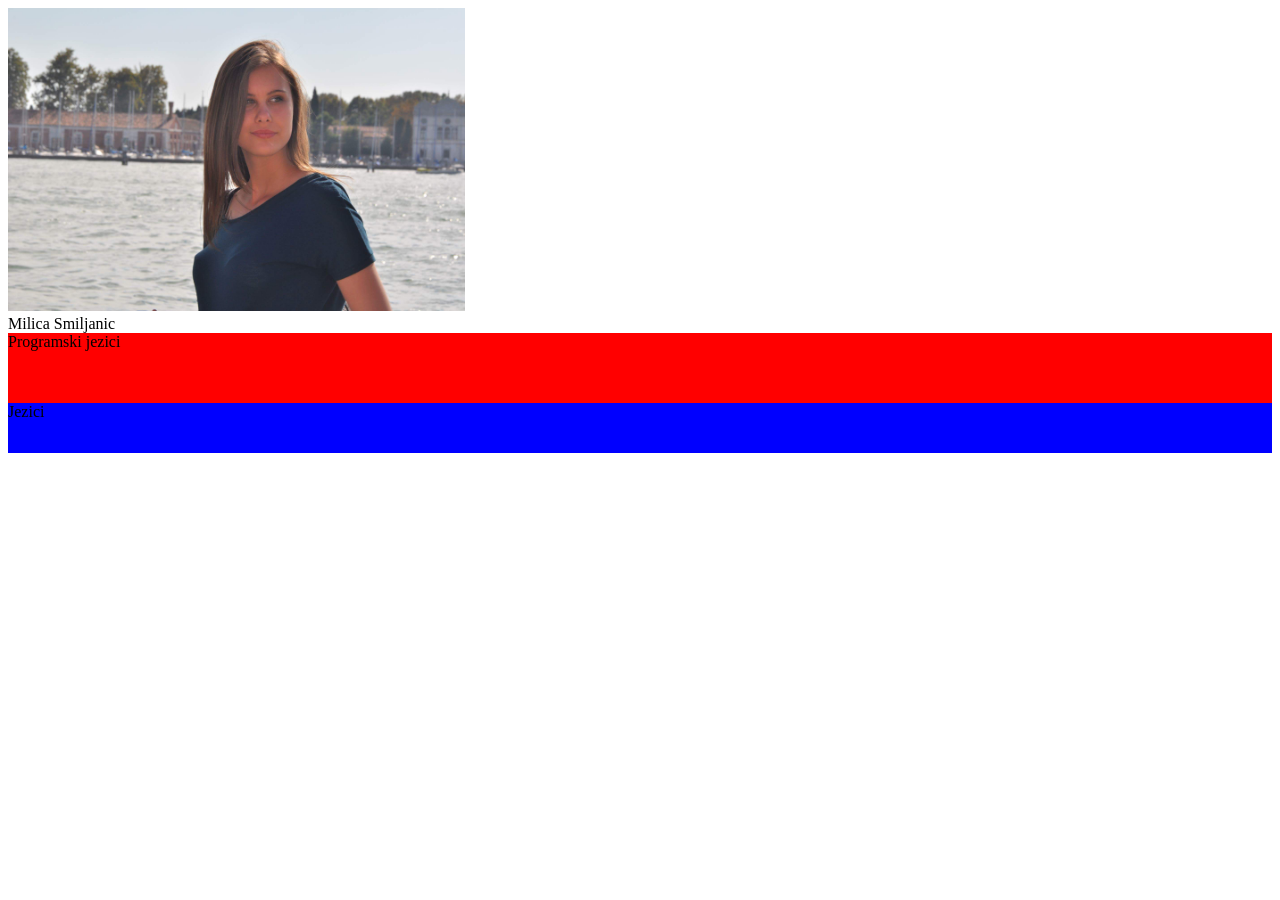
==== boot.html @ f1baf9cb "Rename CV_boot.html to boot.html" ====
<!DOCTYPE html>
<html>
    <head>
        <title> Moj CV </title>
        <meta charset="utf-8">
        <meta name="viewport" content="width=device-width, initial-scale=1">

        <script src="https://ajax.googleapis.com/ajax/libs/jquery/3.3.1/jquery.min.js"></script>
        <script src="https://cdnjs.cloudflare.com/ajax/libs/popper.js/1.14.7/umd/popper.min.js"></script>
        <script src="https://maxcdn.bootstrapcdn.com/bootstrap/4.3.1/js/bootstrap.min.js"></script>

    </head>

    <body>
        <div class="container-fluid">
        
    <!--leva strana-->   
    <div class="col">
        
        <!--slika sa imenom-->
            <div class="slika_sa_imenom">
                    <img src="slika.jpeg" style="width: 457px" alt="Moja slika">
                    <div class="ime">Milica Smiljanic</div> 
            </div>
        <div class="row" style="background-color:red; height:70px;"> Programski jezici </div>
        <div class="row" style="background-color:blue; height:50px"> Jezici </div>
         

    <!--zatvaranje leve strane-->
    </div>        




    <!--desna strana-->
        <div class="row">

    <!-- zatvaranje desne strane-->
        </div>
           




        <!--zavrsava se glavni div-->
        </div>
    </body>
</html>
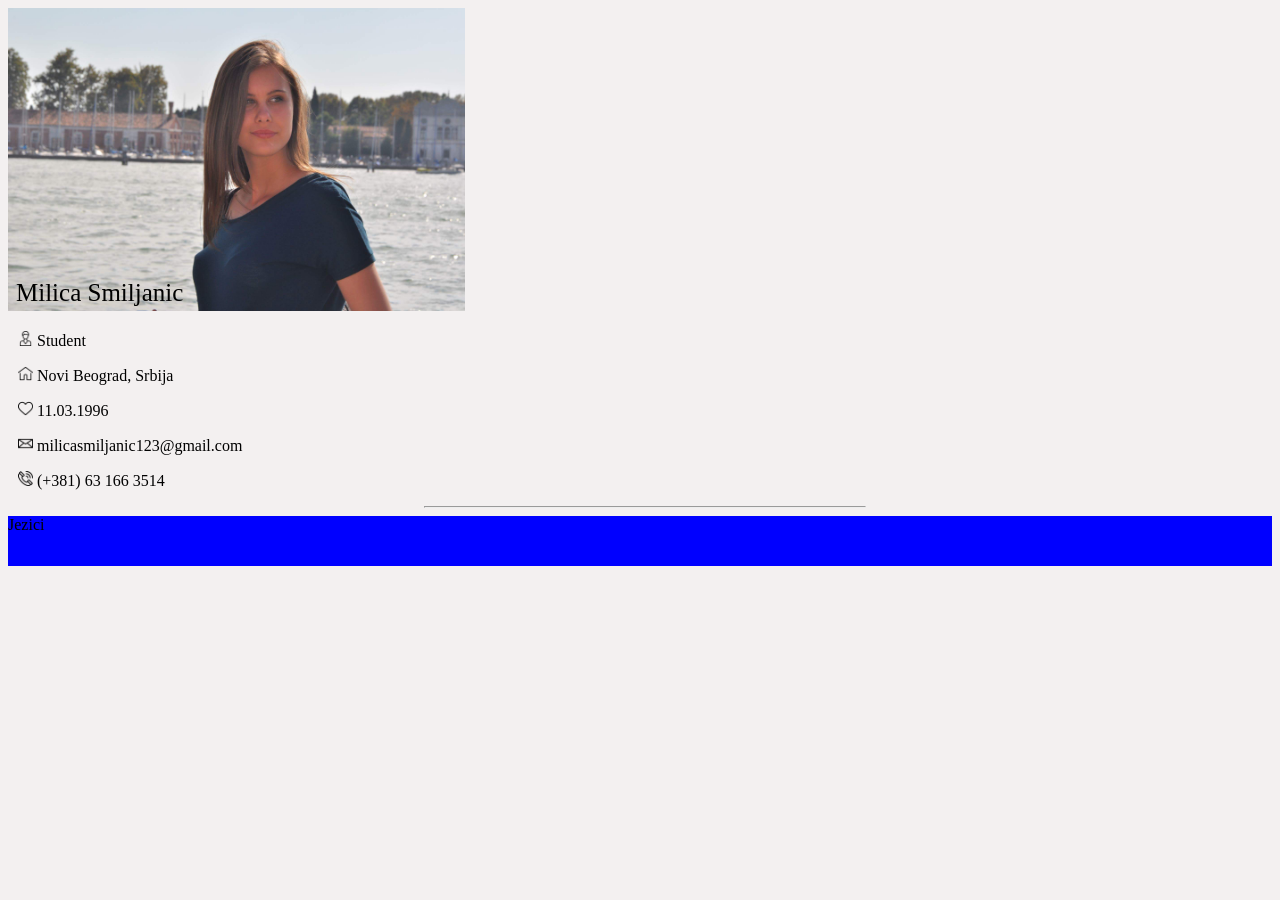
==== commit 8761650d: "Update boot.html" ====
--- a/boot.html
+++ b/boot.html
@@ -8,6 +8,8 @@
         <script src="https://ajax.googleapis.com/ajax/libs/jquery/3.3.1/jquery.min.js"></script>
         <script src="https://cdnjs.cloudflare.com/ajax/libs/popper.js/1.14.7/umd/popper.min.js"></script>
         <script src="https://maxcdn.bootstrapcdn.com/bootstrap/4.3.1/js/bootstrap.min.js"></script>
+
+        <link rel="stylesheet" href="izgled.css">
 
     </head>
 
@@ -22,7 +24,17 @@
                     <img src="slika.jpeg" style="width: 457px" alt="Moja slika">
                     <div class="ime">Milica Smiljanic</div> 
             </div>
-        <div class="row" style="background-color:red; height:70px;"> Programski jezici </div>
+
+
+
+            <div class="osnovne_informacije">
+                    <p class="zanimanje"><img src="user.png" width="15px" height="15px;"> Student</p>
+                    <p class="mesto"><img src="home.png" width="15px" height="15px;"> Novi Beograd, Srbija</p>
+                    <p class="datum_rodjenja"><img src="heart.png" width="15px" height="15px;"> 11.03.1996</p>
+                    <p class="email"><img src="email.png" width="15px" height="15px;"> milicasmiljanic123@gmail.com</p>
+                    <p class="broj_telefona"> <img src="call.png" width="15px" height="15px;"> (+381) 63 166 3514</p>
+                   <hr style="color:rgba(247, 243, 238, 0.979); width:440px;">
+                </div>
         <div class="row" style="background-color:blue; height:50px"> Jezici </div>
          
 
--- a/izgled.css
+++ b/izgled.css
@@ -0,0 +1,145 @@
+
+body{
+   background-color: #f3f0f0;
+}
+
+div.glavni_div{
+   margin:15px;
+}
+
+div.leva_strana{
+   text-align: left;
+   color:rgb(128, 127, 127);
+   float:left;
+   width:35%;
+   
+   background-color: white;
+   box-shadow: 5px 5px 5px 5px #888888;
+   
+   margin-bottom: 20px;
+}
+
+div.osnovne_informacije{
+   padding-left:10px;
+}
+    
+div.desna_strana{
+            
+   float:left;
+   width: 62%;
+   margin-left:30px;
+   
+   background-color: white;
+   box-shadow: 5px 5px 5px 5px #888888;
+}
+
+div.poslovna_iskustva{
+   top:15px;
+}
+
+
+
+div.footer{
+   clear:both;
+   height:100px;
+   background:black;
+   color:white;
+   font-size:13px;
+   text-align:center;
+   margin-top:80px; 
+}
+
+div.slika_sa_imenom{
+   position: relative;
+   display: block;
+   margin: 0;
+   padding: 0;
+   width:auto;
+}
+
+
+div.ime{
+   position: absolute;
+   bottom: 8px;
+   left: 8px;
+   color:black;
+   font-size:25px;
+}
+
+    
+div.p_procenat{
+   background-color: rgb(111, 180, 245);
+   text-align: center;
+   border-radius:10px;      
+   color:white;      
+}
+
+div.j_procenat{
+   background-color: rgb(111, 180, 245);
+   text-align: center; 
+   border-radius:10px;
+   color:white;            
+}
+
+div.programski_jezici{
+   padding-left: 10px;
+}
+
+div.jezici{
+   padding-left: 10px;
+}
+
+div.posao{
+   padding-left: 35px;
+}
+         
+.obrazovanje1{
+   padding-left: 35px;
+   font-size:18px;
+   color:grey;
+   font-family: "Palatino Linotype";
+
+}
+
+.fakultet{
+   font-size:18px;
+   color:grey;
+   font-family: "Palatino Linotype";
+}
+
+
+.naslov_desno{
+   color:grey;
+   font-size: 25px;
+   font-family: "Palatino Linotype";
+   padding-left:6px;
+}
+
+
+.naslov_posla{
+   color:grey;
+   font-size: 18px;
+   font-family: "Palatino Linotype";
+}
+
+
+.vreme_rada{
+   color:grey;
+   font-size: 15px;
+   font-family: "Palatino Linotype";
+   padding-left:8px;
+}
+
+span{
+   background-color: rgb(111, 180, 245);
+   border-radius: 7px;
+   color:white;
+   padding: 4px;
+             
+}
+
+.opis_posla{
+   padding-left:12px;
+}
+
+    
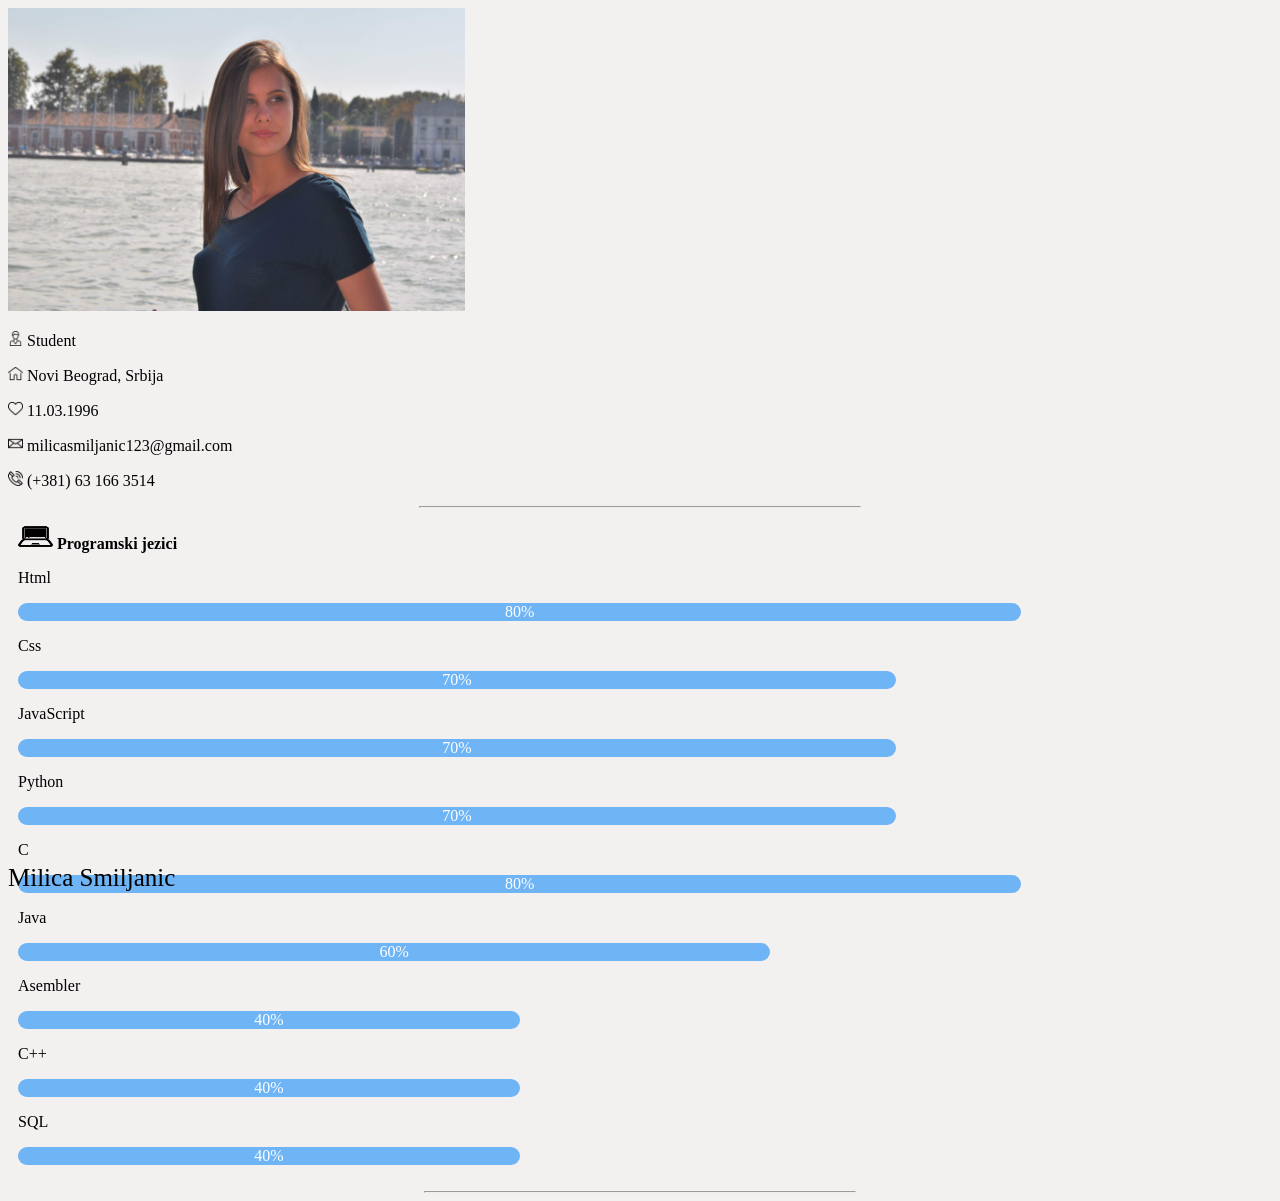
==== commit eb4bff65: "Update boot.html" ====
--- a/boot.html
+++ b/boot.html
@@ -14,20 +14,20 @@
     </head>
 
     <body>
-        <div class="container-fluid">
+        <div class="container-fluid" id="glavni_div">
         
     <!--leva strana-->   
-    <div class="col">
+    <div class="col" id="leva_strana">
         
         <!--slika sa imenom-->
-            <div class="slika_sa_imenom">
+            <div id="slika_sa_imenom">
                     <img src="slika.jpeg" style="width: 457px" alt="Moja slika">
                     <div class="ime">Milica Smiljanic</div> 
             </div>
 
 
 
-            <div class="osnovne_informacije">
+            <div class=" " id="osnovne_informacije" >
                     <p class="zanimanje"><img src="user.png" width="15px" height="15px;"> Student</p>
                     <p class="mesto"><img src="home.png" width="15px" height="15px;"> Novi Beograd, Srbija</p>
                     <p class="datum_rodjenja"><img src="heart.png" width="15px" height="15px;"> 11.03.1996</p>
@@ -35,7 +35,59 @@
                     <p class="broj_telefona"> <img src="call.png" width="15px" height="15px;"> (+381) 63 166 3514</p>
                    <hr style="color:rgba(247, 243, 238, 0.979); width:440px;">
                 </div>
-        <div class="row" style="background-color:blue; height:50px"> Jezici </div>
+         <!--Programski jezici-->
+         <div class="programski_jezici">
+                <p class="programski_jezici"><img src="laptop.png" width="35px" height="25px;"><b> Programski jezici</b></p>
+    
+                <p>Html</p>
+                <div class="p_jezik">
+                  <div class="p_procenat" style="width:80%">80%</div>
+                </div>
+    
+                <p>Css</p>
+                <div class="p_jezik">
+                  <div class="p_procenat" style="width:70%">70%</div>
+                </div>
+    
+                <p>JavaScript</p>
+                <div class="p_jezik">
+                  <div class="p_procenat" style="width:70%">70%</div>
+                </div>
+    
+                <p>Python</p>
+                <div class="p_jezik">
+                  <div class="p_procenat" style="width:70%">70%</div>
+                </div>
+    
+                <p>C</p>
+                <div class="p_jezik">
+                  <div class="p_procenat" style="width:80%">80%</div>
+                </div>
+    
+                <p>Java</p>
+                <div class="p_jezik">
+                  <div class="p_procenat" style="width:60%">60%</div>
+                </div>
+    
+                <p>Asembler</p>
+                <div class="p_jezik">
+                  <div class="p_procenat" style="width:40%">40%</div>
+                </div>
+    
+                <p>C++</p>
+                <div class="p_jezik">
+                  <div class="p_procenat" style="width:40%">40%</div>
+                </div>
+    
+                <p>SQL</p>
+                <div class="p_jezik">
+                  <div class="p_procenat" style="width:40%">40%</div>
+                </div>
+              </div>
+    
+                <br>
+               <!-- <hr style="color:grey"> -->
+               <hr style="color:rgba(247, 243, 238, 0.979); width:430px; padding-left:0px;">
          
 
     <!--zatvaranje leve strane-->
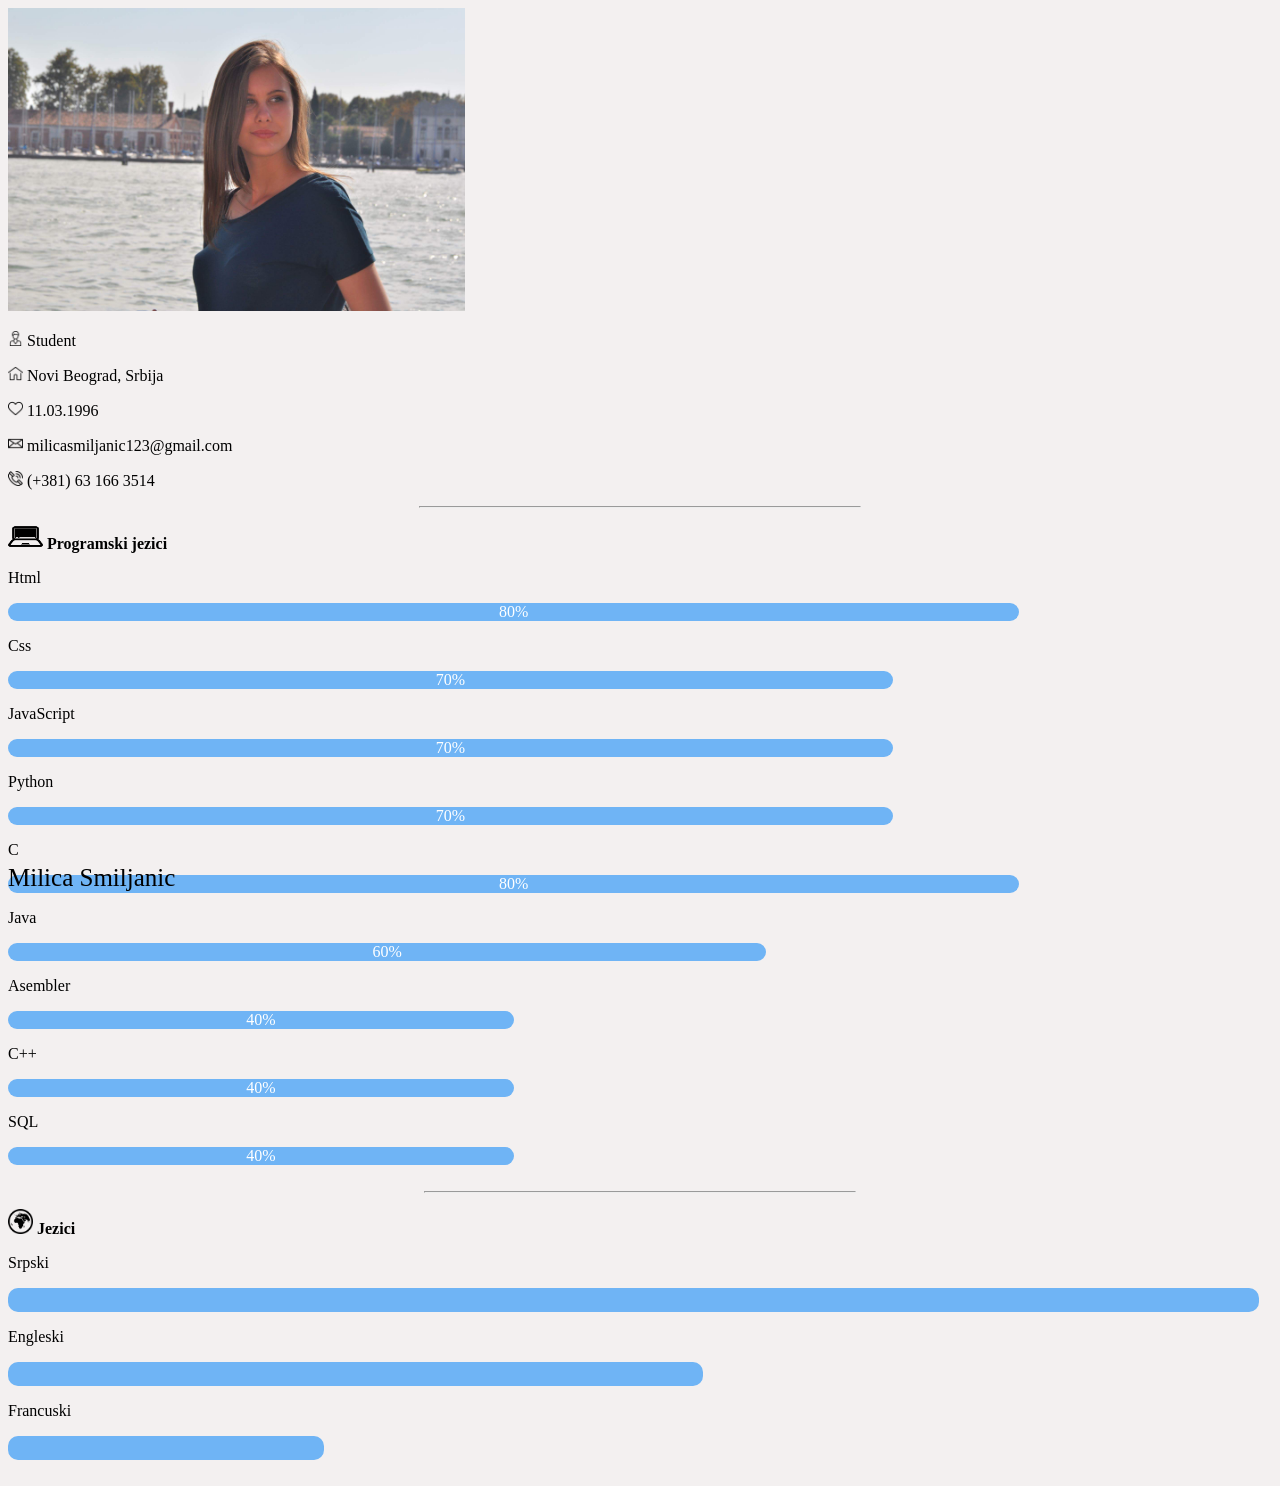
==== commit 8ac926b8: "Update boot.html" ====
--- a/boot.html
+++ b/boot.html
@@ -15,11 +15,10 @@
 
     <body>
         <div class="container-fluid" id="glavni_div">
+            <!--leva strana-->   
+            <div class="col" id="leva_strana">
         
-    <!--leva strana-->   
-    <div class="col" id="leva_strana">
-        
-        <!--slika sa imenom-->
+            <!--slika sa imenom-->
             <div id="slika_sa_imenom">
                     <img src="slika.jpeg" style="width: 457px" alt="Moja slika">
                     <div class="ime">Milica Smiljanic</div> 
@@ -27,7 +26,7 @@
 
 
 
-            <div class=" " id="osnovne_informacije" >
+            <div class="col" id="osnovne_informacije" >
                     <p class="zanimanje"><img src="user.png" width="15px" height="15px;"> Student</p>
                     <p class="mesto"><img src="home.png" width="15px" height="15px;"> Novi Beograd, Srbija</p>
                     <p class="datum_rodjenja"><img src="heart.png" width="15px" height="15px;"> 11.03.1996</p>
@@ -35,8 +34,9 @@
                     <p class="broj_telefona"> <img src="call.png" width="15px" height="15px;"> (+381) 63 166 3514</p>
                    <hr style="color:rgba(247, 243, 238, 0.979); width:440px;">
                 </div>
+
          <!--Programski jezici-->
-         <div class="programski_jezici">
+         <div class="col" id="programski_jezici">
                 <p class="programski_jezici"><img src="laptop.png" width="35px" height="25px;"><b> Programski jezici</b></p>
     
                 <p>Html</p>
@@ -89,6 +89,25 @@
                <!-- <hr style="color:grey"> -->
                <hr style="color:rgba(247, 243, 238, 0.979); width:430px; padding-left:0px;">
          
+                <!--Jezici-->
+            <div class="col" id="jezici">
+                    <p class="jezici"><img src="globe.png" width="25px" height="25px;"><b> Jezici</b></p>
+                    <p>Srpski</p>
+                    <div class="j_jezik">
+                     <div class="j_procenat" style="height:24px;width:99%"></div>
+                    </div>
+        
+                    <p>Engleski</p>
+                    <div class="j_jezik">
+                     <div class="j_procenat" style="height:24px;width:55%"></div>
+                    </div>
+        
+                    <p>Francuski</p>
+                    <div class="j_jezik">
+                     <div class="j_procenat" style="height:24px;width:25%"></div>
+                    </div>
+                   </div> 
+                    <br>
 
     <!--zatvaranje leve strane-->
     </div>        
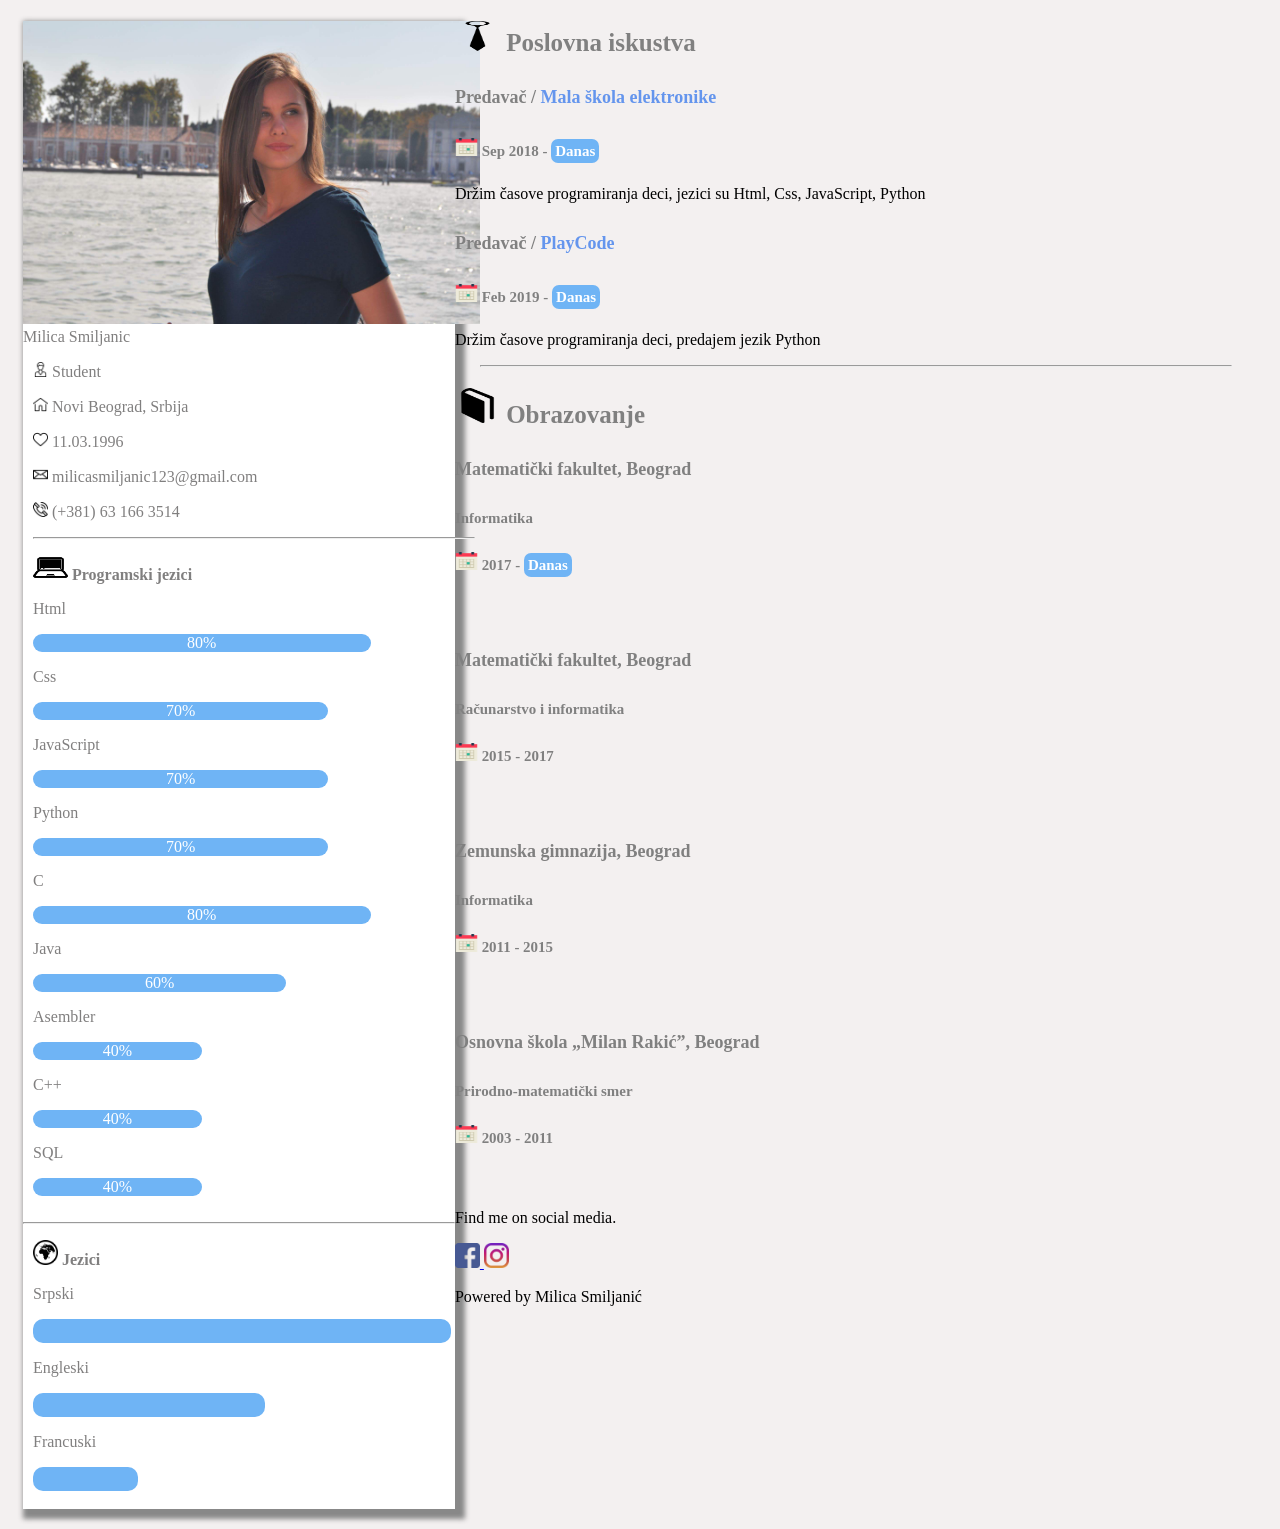
==== commit 897f1f7a: "Update boot.html" ====
--- a/boot.html
+++ b/boot.html
@@ -116,12 +116,80 @@
 
 
     <!--desna strana-->
-        <div class="row">
+        <div class="col" id="desna_strana">
+
+            <div class="row" id="poslovna_iskustva">
+                <h2 class="naslov_desno"> <img src="tie.png" width="45px" height="30px;"> Poslovna iskustva</h2>
+                 
+                <div class="posao">
+                     <h5 class="naslov_posla"><b>Predavač / <a href="http://www.malaskolaelektronike.com/" style="text-decoration: none; color:cornflowerblue"> Mala škola elektronike </a></b></h5>
+                     <h5 class="vreme_rada">   <img src="calendar.png" width="23px" height="18px;"> Sep 2018 - <span> Danas </span></span></h5>
+                     <p class="opis_posla">Držim časove programiranja deci, jezici su Html, Css, JavaScript, Python </p>
+                    
+                </div>
+ 
+                <div class="posao">
+                 <h5 class="naslov_posla"><b>Predavač / <a href="http://playcode.rs/" style="text-decoration: none; color:cornflowerblue"> PlayCode</a></b></h5>
+                 <h5 class="vreme_rada">   <img src="calendar.png" width="23px" height="18px;"> Feb 2019 - <span> Danas </span></span></h5>
+                 <p class="opis_posla">Držim časove programiranja deci, predajem jezik Python </p>
+                
+            </div>
+ 
+      
+                <hr style="color:peachpuf; width:750px;">
+             <!--zatvaranje posla-->
+             </div>
+
+
+              <!--obrazovanje-->
+            <div class="row" id="obrazovanje">
+                <h2 class="naslov_desno"> <img src="book.png" width="45px" height="35px;"> Obrazovanje</h2>
+                <div class="obrazovanje1">
+                        <h5 class="fakultet"><b>Matematički fakultet, Beograd</b></h5>
+                        <h5 class="smer">Informatika</h5>
+                        <h5> <img src="calendar.png" width="23px" height="18px;"> 2017 - <span>Danas</span></h5>                    
+                        <br>
+                    </div>
+                
+                <div class="obrazovanje1">
+                    <h5 class="fakultet"><b>Matematički fakultet, Beograd</b></h5>
+                    <h5 class="smer">Računarstvo i informatika</h5>
+                    <h5><img src="calendar.png" width="23px" height="18px;"> 2015 - 2017</h5>
+                    <br>
+                </div>
+                
+                <div class="obrazovanje1">
+                        <h5 class="fakultet"><b>Zemunska gimnazija, Beograd</b></h5>
+                        <h5 class="smer">Informatika</h5>
+                        <h5> <img src="calendar.png" width="23px" height="18px;"> 2011 - 2015 </h5>                    
+                        <br>
+                    </div>
+
+
+                <div class="obrazovanje1">
+                      <h5 class="fakultet"><b> Osnovna škola „Milan Rakić”, Beograd </b></h5>
+                      <h5 class="smer">Prirodno-matematički smer</h5>
+                      <h5> <img src="calendar.png" width="23px" height="18px;"> 2003 - 2011 </h5>                    
+                      <br>
+                  </div>
+             <!--zatvaranje obrazovanja-->
+            </div>
+
 
     <!-- zatvaranje desne strane-->
         </div>
            
-
+        <div class="row" id="footer">
+            <p>Find me on social media.</p>
+            
+            <a href="https://www.facebook.com/milica.smiljanic.98">
+            <img src="facebook.png" width="25px" height="25px;"> </a>
+            <a href="https://www.instagram.com/micacica96/">
+            <img src="instagram.png" width="25px" height="25px;"> </a>
+            
+            <br>
+            <p>Powered by Milica Smiljanić</p>
+    </div>
 
 
 
--- a/izgled.css
+++ b/izgled.css
@@ -3,11 +3,11 @@
    background-color: #f3f0f0;
 }
 
-div.glavni_div{
+#glavni_div{
    margin:15px;
 }
 
-div.leva_strana{
+#leva_strana{
    text-align: left;
    color:rgb(128, 127, 127);
    float:left;
@@ -19,10 +19,51 @@
    margin-bottom: 20px;
 }
 
-div.osnovne_informacije{
+
+#slika_sa_imenom{
+   
+   display: block;
+   margin: 0;
+   padding: 0;
+   
+}
+
+#ime{
+   
+   top: 8px;
+   left: 8px;
+   color:black;
+   font-size:25px;
+}
+
+
+#osnovne_informacije{
    padding-left:10px;
 }
-    
+
+#programski_jezici{
+   padding-left: 10px;
+}
+
+#jezici{
+   padding-left: 10px;
+}
+
+div.p_procenat{
+   background-color: rgb(111, 180, 245);
+   text-align: center;
+   border-radius:10px;      
+   color:white;      
+}
+
+div.j_procenat{
+   background-color: rgb(111, 180, 245);
+   text-align: center; 
+   border-radius:10px;
+   color:white;            
+}
+
+
 div.desna_strana{
             
    float:left;
@@ -49,45 +90,9 @@
    margin-top:80px; 
 }
 
-div.slika_sa_imenom{
-   position: relative;
-   display: block;
-   margin: 0;
-   padding: 0;
-   width:auto;
-}
 
 
-div.ime{
-   position: absolute;
-   bottom: 8px;
-   left: 8px;
-   color:black;
-   font-size:25px;
-}
 
-    
-div.p_procenat{
-   background-color: rgb(111, 180, 245);
-   text-align: center;
-   border-radius:10px;      
-   color:white;      
-}
-
-div.j_procenat{
-   background-color: rgb(111, 180, 245);
-   text-align: center; 
-   border-radius:10px;
-   color:white;            
-}
-
-div.programski_jezici{
-   padding-left: 10px;
-}
-
-div.jezici{
-   padding-left: 10px;
-}
 
 div.posao{
    padding-left: 35px;
@@ -142,4 +147,4 @@
    padding-left:12px;
 }
 
-    +    
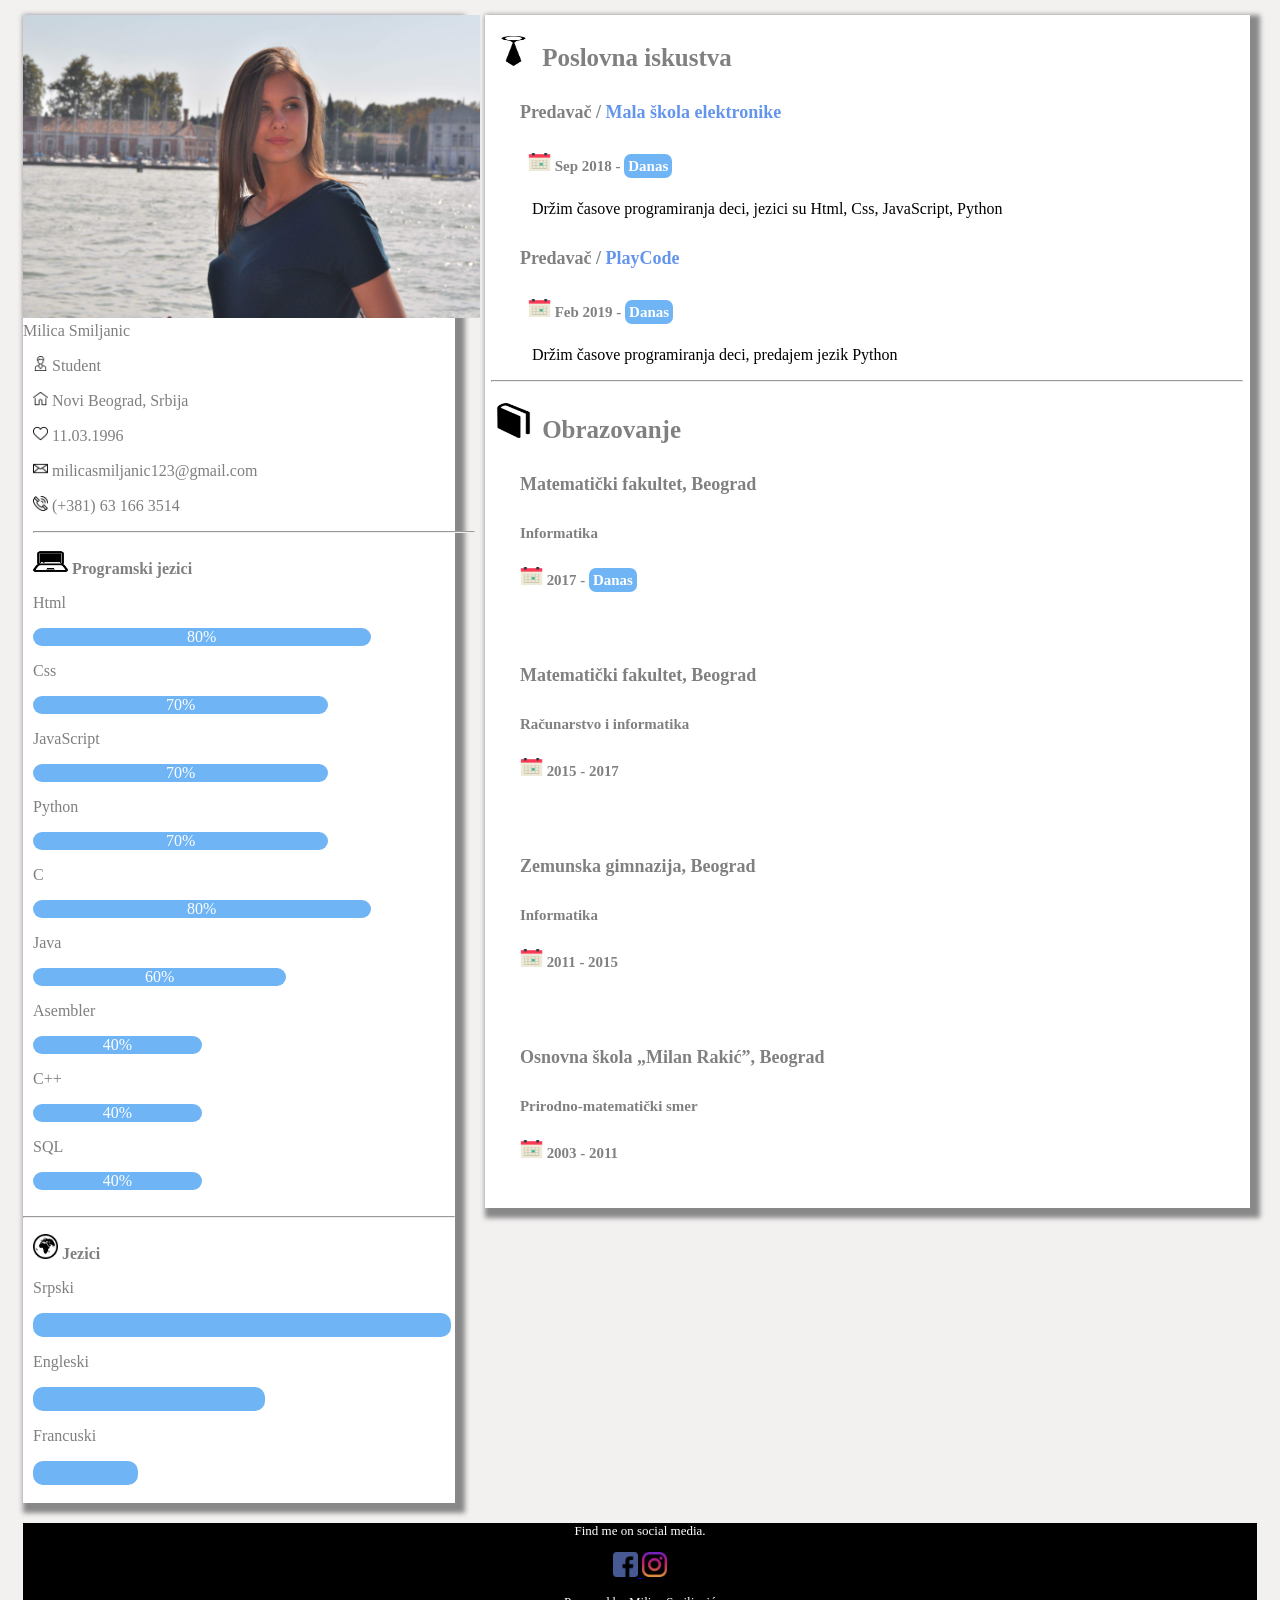
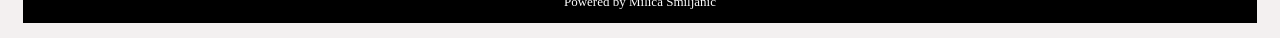
==== commit 31a89bb7: "Update boot.html" ====
--- a/boot.html
+++ b/boot.html
@@ -15,18 +15,19 @@
 
     <body>
         <div class="container-fluid" id="glavni_div">
+             <div class="row" id="leva_i_desna_strana">
             <!--leva strana-->   
             <div class="col" id="leva_strana">
         
             <!--slika sa imenom-->
-            <div id="slika_sa_imenom">
+            <div id="slika_sa_imenom" class="row">
                     <img src="slika.jpeg" style="width: 457px" alt="Moja slika">
                     <div class="ime">Milica Smiljanic</div> 
             </div>
 
 
 
-            <div class="col" id="osnovne_informacije" >
+            <div class="row" id="osnovne_informacije" >
                     <p class="zanimanje"><img src="user.png" width="15px" height="15px;"> Student</p>
                     <p class="mesto"><img src="home.png" width="15px" height="15px;"> Novi Beograd, Srbija</p>
                     <p class="datum_rodjenja"><img src="heart.png" width="15px" height="15px;"> 11.03.1996</p>
@@ -36,7 +37,7 @@
                 </div>
 
          <!--Programski jezici-->
-         <div class="col" id="programski_jezici">
+         <div class="row" id="programski_jezici">
                 <p class="programski_jezici"><img src="laptop.png" width="35px" height="25px;"><b> Programski jezici</b></p>
     
                 <p>Html</p>
@@ -90,7 +91,7 @@
                <hr style="color:rgba(247, 243, 238, 0.979); width:430px; padding-left:0px;">
          
                 <!--Jezici-->
-            <div class="col" id="jezici">
+            <div class="row" id="jezici">
                     <p class="jezici"><img src="globe.png" width="25px" height="25px;"><b> Jezici</b></p>
                     <p>Srpski</p>
                     <div class="j_jezik">
@@ -178,6 +179,8 @@
 
     <!-- zatvaranje desne strane-->
         </div>
+        <!--zatvaranje leve i desne strane-->
+             </div>
            
         <div class="row" id="footer">
             <p>Find me on social media.</p>
--- a/izgled.css
+++ b/izgled.css
@@ -64,7 +64,7 @@
 }
 
 
-div.desna_strana{
+#desna_strana{
             
    float:left;
    width: 62%;
@@ -74,24 +74,9 @@
    box-shadow: 5px 5px 5px 5px #888888;
 }
 
-div.poslovna_iskustva{
+#poslovna_iskustva{
    top:15px;
 }
-
-
-
-div.footer{
-   clear:both;
-   height:100px;
-   background:black;
-   color:white;
-   font-size:13px;
-   text-align:center;
-   margin-top:80px; 
-}
-
-
-
 
 
 div.posao{
@@ -147,4 +132,17 @@
    padding-left:12px;
 }
 
+
+#footer{
+   clear:both;
+   height:100px;
+   background:black;
+   color:white;
+   font-size:13px;
+   text-align:center;
+   margin-top:80px; 
+}
+
+
+
     
